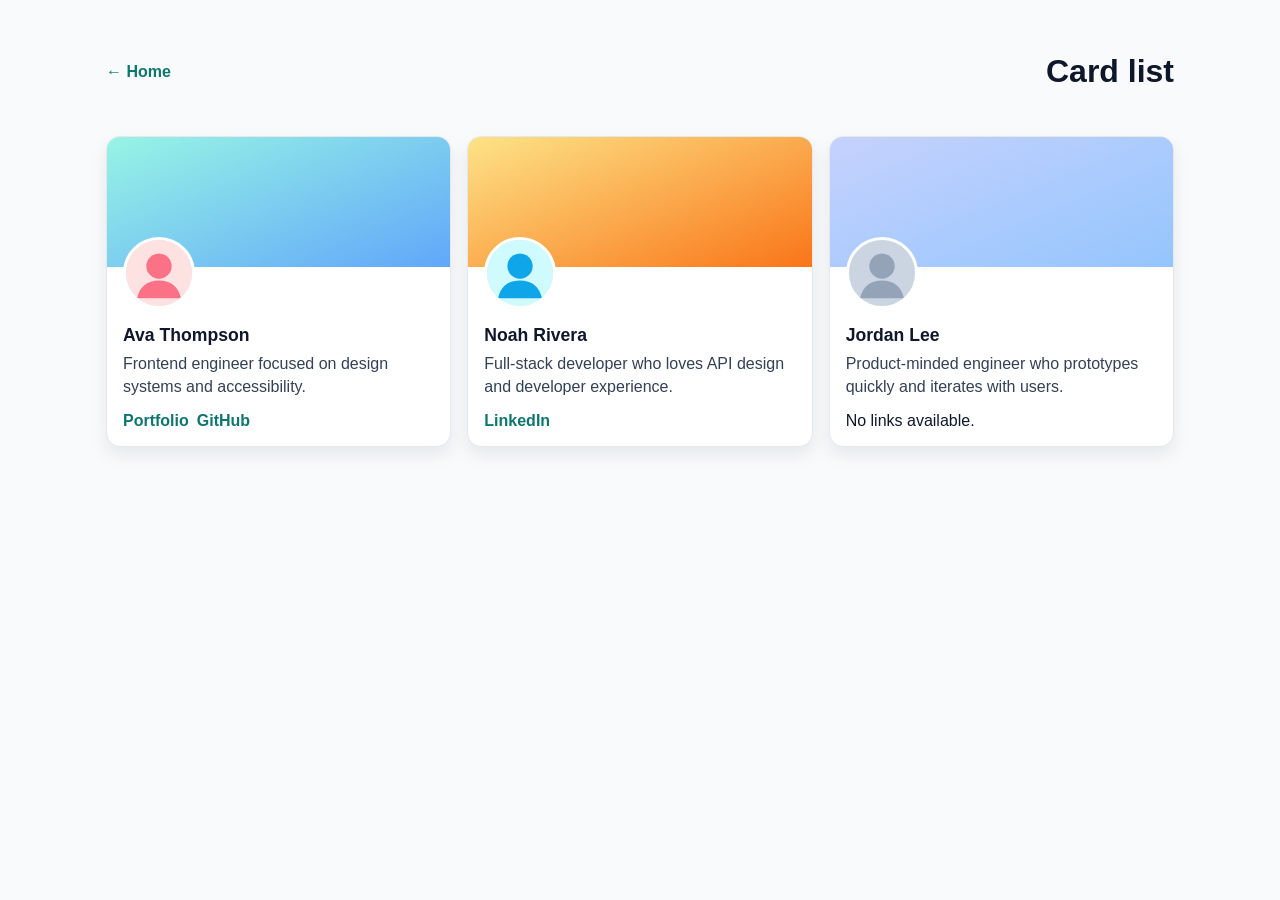
==== card-list.html @ be754cde "Add card list page with reusable card component Agent-Logs-Url: https://github.com/Take2-Cohort-3/ji" ====
<!doctype html>
<html lang="en">
  <head>
    <meta charset="UTF-8" />
    <meta name="viewport" content="width=device-width, initial-scale=1.0" />
    <title>Card List</title>
    <link rel="stylesheet" href="./styles/card-list.css" />
  </head>
  <body>
    <main class="card-list-page">
      <header class="page-header">
        <a class="back-link" href="./index.html">← Home</a>
        <h1>Card list</h1>
      </header>
      <section id="card-list" class="card-list" aria-label="Card list"></section>
    </main>
    <script type="module" src="./scripts/card-list-page.js"></script>
  </body>
</html>
---- styles/card-list.css ----
:root {
  color-scheme: light;
  --surface: #ffffff;
  --border: #e5e7eb;
  --text-primary: #0f172a;
  --text-secondary: #334155;
  --link: #0f766e;
}

* {
  box-sizing: border-box;
}

body {
  margin: 0;
  background: #f8fafc;
  color: var(--text-primary);
  font-family: Arial, sans-serif;
}

.card-list-page {
  max-width: 1100px;
  margin: 0 auto;
  padding: 2rem 1rem;
}

.page-header {
  display: flex;
  align-items: center;
  justify-content: space-between;
  gap: 1rem;
  margin-bottom: 1.5rem;
}

.back-link {
  color: var(--link);
  text-decoration: none;
  font-weight: 700;
}

.card-list {
  display: grid;
  gap: 1rem;
  grid-template-columns: repeat(auto-fit, minmax(260px, 1fr));
}

.card {
  background: var(--surface);
  border: 1px solid var(--border);
  border-radius: 14px;
  overflow: hidden;
  box-shadow: 0 8px 18px rgba(15, 23, 42, 0.08);
}

.card__cover {
  width: 100%;
  height: 130px;
  object-fit: cover;
  display: block;
  background: linear-gradient(45deg, #dbeafe, #bfdbfe);
}

.card__body {
  padding: 1rem;
}

.card__avatar {
  width: 72px;
  height: 72px;
  border-radius: 50%;
  object-fit: cover;
  margin-top: -46px;
  border: 3px solid #fff;
  background: #e2e8f0;
}

.card__name {
  margin: 0.75rem 0 0.4rem;
  font-size: 1.1rem;
}

.card__description {
  margin: 0;
  color: var(--text-secondary);
  line-height: 1.45;
}

.card__links {
  margin: 0.85rem 0 0;
  padding: 0;
  list-style: none;
  display: flex;
  flex-wrap: wrap;
  gap: 0.5rem;
}

.card__link {
  color: var(--link);
  text-decoration: none;
  font-weight: 600;
}
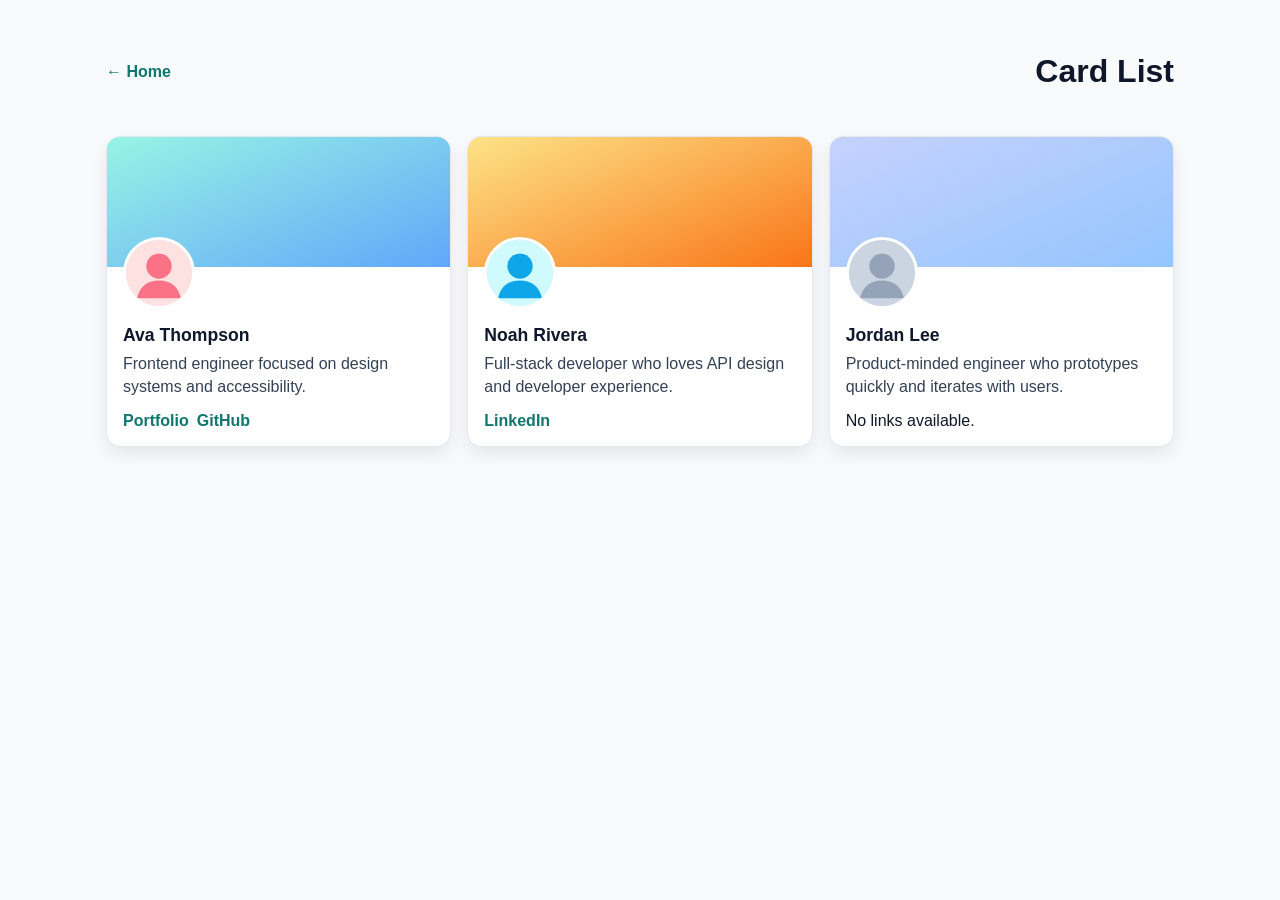
==== commit be0fbd98: "Polish card list heading casing Agent-Logs-Url: https://github.com/Take2-Cohort-3/jira-github-practi" ====
--- a/card-list.html
+++ b/card-list.html
@@ -10,7 +10,7 @@
     <main class="card-list-page">
       <header class="page-header">
         <a class="back-link" href="./index.html">← Home</a>
-        <h1>Card list</h1>
+        <h1>Card List</h1>
       </header>
       <section id="card-list" class="card-list" aria-label="Card list"></section>
     </main>
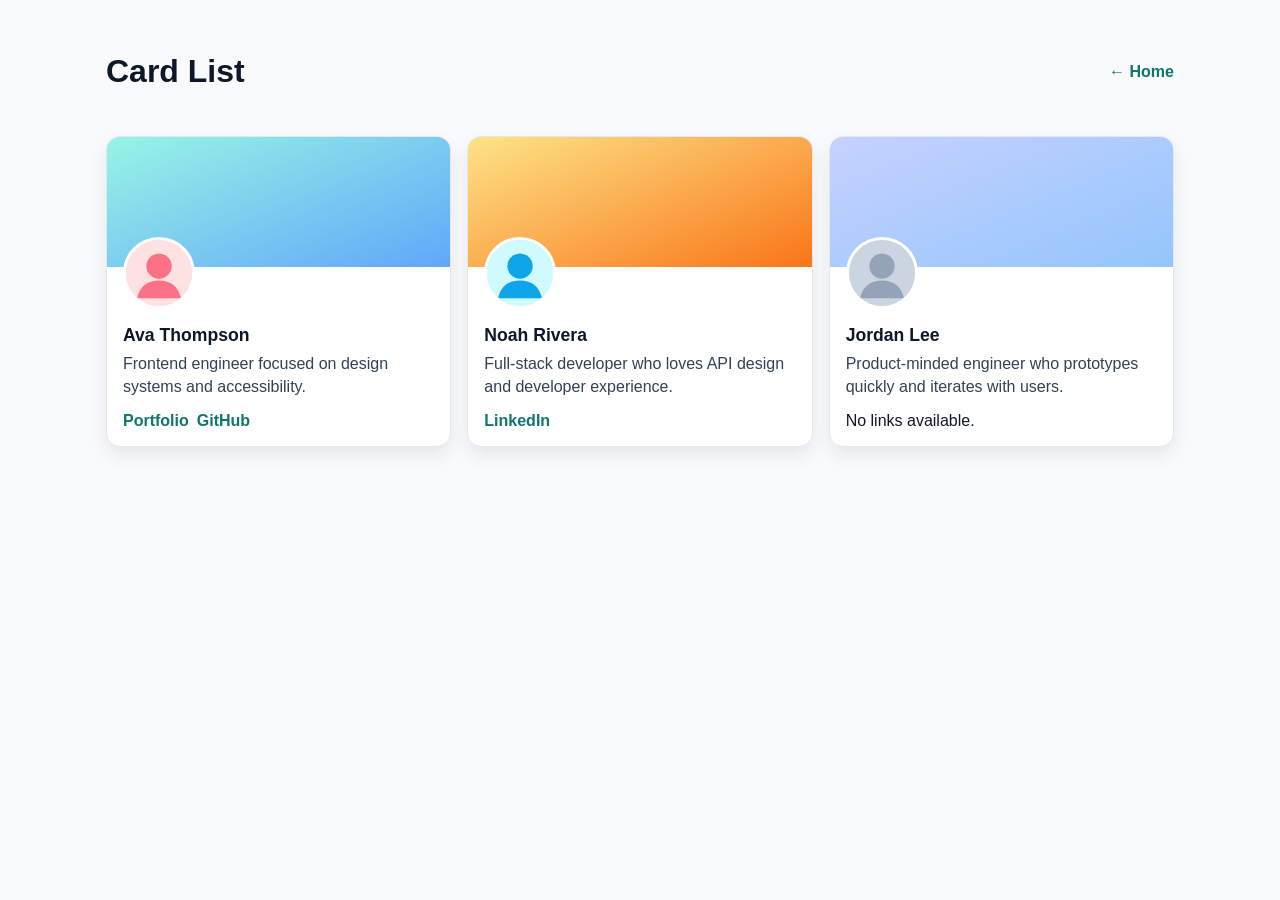
==== commit d15576f0: "Improve card list accessibility semantics Agent-Logs-Url: https://github.com/Take2-Cohort-3/jira-git" ====
--- a/card-list.html
+++ b/card-list.html
@@ -9,8 +9,8 @@
   <body>
     <main class="card-list-page">
       <header class="page-header">
+        <h1>Card List</h1>
         <a class="back-link" href="./index.html">← Home</a>
-        <h1>Card List</h1>
       </header>
       <section id="card-list" class="card-list" aria-label="Card list"></section>
     </main>
